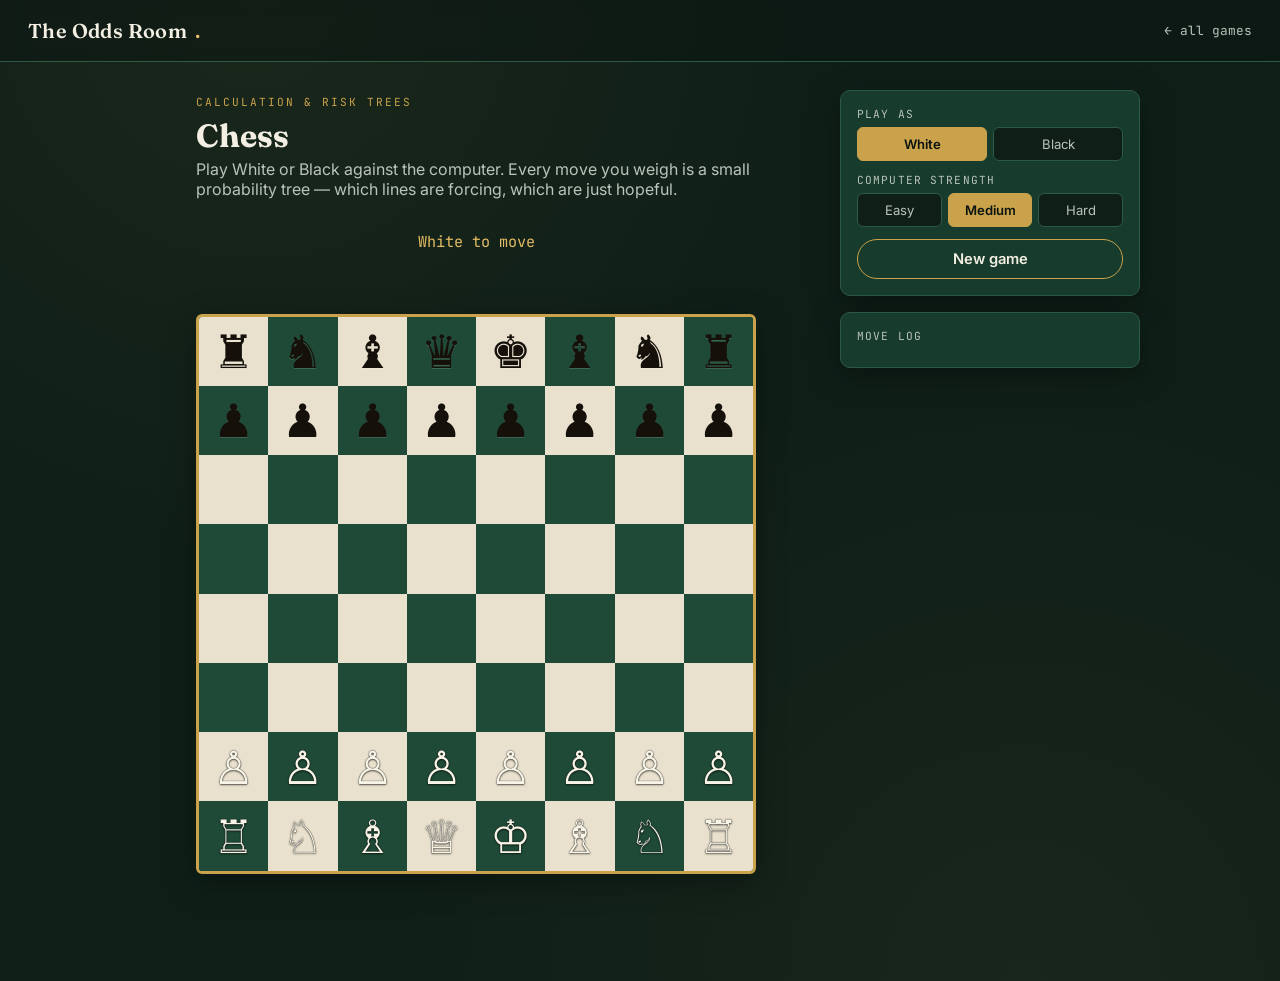
==== games/chess/index.html @ b700aa8a "Add files via upload" ====
<!doctype html>
<html lang="en">
<head>
<meta charset="UTF-8" />
<meta name="viewport" content="width=device-width, initial-scale=1.0" />
<title>Chess — The Odds Room</title>
<link rel="stylesheet" href="../../style.css" />
<link rel="stylesheet" href="chess.css" />
<link rel="preconnect" href="https://fonts.googleapis.com" />
<link href="https://fonts.googleapis.com/css2?family=Fraunces:wght@500;600&family=Inter:wght@400;500;600&family=JetBrains+Mono:wght@400;500&display=swap" rel="stylesheet" />
</head>
<body>
  <header class="site-header">
    <a class="wordmark" href="../../index.html">The Odds Room<span class="dot">.</span></a>
    <a class="back-link" href="../../index.html">&larr; all games</a>
  </header>

  <main class="game-wrap">
    <section class="board-area">
      <div class="title-block">
        <span class="eyebrow">Calculation &amp; risk trees</span>
        <h1>Chess</h1>
        <p>Play White or Black against the computer. Every move you weigh is a small probability tree — which lines are forcing, which are just hopeful.</p>
      </div>
      <div id="status" class="status-line"></div>
      <div id="capturedTop" class="captured-row"></div>
      <div id="board" class="board"></div>
      <div id="capturedBottom" class="captured-row"></div>
    </section>

    <aside class="side-panel">
      <div class="panel">
        <div class="field">
          <label>Play as</label>
          <div class="seg" id="colorSeg">
            <button class="active" data-color="w">White</button>
            <button data-color="b">Black</button>
          </div>
        </div>
        <div class="field">
          <label>Computer strength</label>
          <div class="seg" id="diffSeg">
            <button data-depth="1">Easy</button>
            <button class="active" data-depth="2">Medium</button>
            <button data-depth="3">Hard</button>
          </div>
        </div>
        <button class="btn" id="newGameBtn" style="width:100%; justify-content:center;">New game</button>
      </div>
      <div class="panel">
        <div class="field" style="margin-bottom:8px;">
          <label>Move log</label>
        </div>
        <div id="moveLog" class="move-log"></div>
      </div>
    </aside>
  </main>

  <script src="chess-engine.js"></script>
  <script src="chess.js"></script>
</body>
</html>
---- style.css ----
:root {
  --bg: #0f1f18;
  --felt: #173b2c;
  --felt-light: #1f4a37;
  --line: #2c5a44;
  --chalk: #f3efe3;
  --chalk-dim: #b9c4ba;
  --brass: #c9a24b;
  --brass-bright: #e3bc63;
  --red: #b5483d;
  --ink: #0b1410;
  --mono: 'JetBrains Mono', ui-monospace, 'SF Mono', Consolas, monospace;
  --serif: 'Fraunces', Georgia, 'Times New Roman', serif;
  --sans: 'Inter', -apple-system, BlinkMacSystemFont, 'Segoe UI', sans-serif;
  --radius: 10px;
  --shadow: 0 8px 30px rgba(0,0,0,0.35);
}

* { box-sizing: border-box; }

html, body {
  margin: 0;
  padding: 0;
  background: var(--bg);
  color: var(--chalk);
  font-family: var(--sans);
  min-height: 100vh;
}

body {
  background-image:
    radial-gradient(circle at 20% 0%, rgba(201,162,75,0.06), transparent 40%),
    radial-gradient(circle at 80% 100%, rgba(201,162,75,0.05), transparent 45%);
}

a { color: inherit; }

.site-header {
  display: flex;
  align-items: center;
  justify-content: space-between;
  padding: 18px 28px;
  border-bottom: 1px solid var(--line);
  background: rgba(11, 20, 16, 0.5);
  position: sticky;
  top: 0;
  z-index: 10;
  backdrop-filter: blur(6px);
  flex-wrap: wrap;
  gap: 8px;
}
@media (max-width: 520px) {
  .site-header { padding: 14px 18px; }
  .site-header .eyebrow { font-size: 0.6rem; letter-spacing: 0.1em; }
}

.wordmark {
  font-family: var(--serif);
  font-weight: 600;
  font-size: 1.25rem;
  letter-spacing: 0.02em;
  text-decoration: none;
  color: var(--chalk);
  display: flex;
  align-items: baseline;
  gap: 8px;
}
.wordmark .dot { color: var(--brass-bright); }

.eyebrow {
  font-family: var(--mono);
  text-transform: uppercase;
  letter-spacing: 0.18em;
  font-size: 0.7rem;
  color: var(--brass);
}

.btn {
  font-family: var(--sans);
  font-weight: 600;
  font-size: 0.92rem;
  padding: 10px 18px;
  border-radius: 999px;
  border: 1px solid var(--brass);
  background: transparent;
  color: var(--chalk);
  cursor: pointer;
  transition: background 0.15s ease, color 0.15s ease, transform 0.1s ease;
  text-decoration: none;
  display: inline-flex;
  align-items: center;
  gap: 8px;
}
.btn:hover { background: var(--brass); color: var(--ink); }
.btn:active { transform: scale(0.97); }
.btn:focus-visible { outline: 2px solid var(--brass-bright); outline-offset: 2px; }
.btn.secondary { border-color: var(--line); }
.btn.secondary:hover { background: var(--felt-light); color: var(--chalk); }
.btn:disabled { opacity: 0.4; cursor: not-allowed; }
.btn:disabled:hover { background: transparent; color: var(--chalk); }

.back-link {
  font-family: var(--mono);
  font-size: 0.8rem;
  color: var(--chalk-dim);
  text-decoration: none;
  display: inline-flex;
  align-items: center;
  gap: 6px;
}
.back-link:hover { color: var(--brass-bright); }

.panel {
  background: var(--felt);
  border: 1px solid var(--line);
  border-radius: var(--radius);
  box-shadow: var(--shadow);
}

.stat {
  font-family: var(--mono);
}
.stat .label {
  font-size: 0.68rem;
  text-transform: uppercase;
  letter-spacing: 0.12em;
  color: var(--chalk-dim);
  display: block;
}
.stat .value {
  font-size: 1.15rem;
  color: var(--brass-bright);
}

::selection { background: var(--brass); color: var(--ink); }

@media (prefers-reduced-motion: reduce) {
  * { animation: none !important; transition: none !important; }
}
---- games/chess/chess.css ----
.game-wrap {
  max-width: 1040px;
  margin: 0 auto;
  padding: 28px 20px 60px;
  display: grid;
  grid-template-columns: minmax(0, 1fr) 300px;
  gap: 28px;
}
@media (max-width: 880px) {
  .game-wrap { grid-template-columns: 1fr; }
}

.title-block { margin-bottom: 18px; }
.title-block h1 {
  font-family: var(--serif);
  font-size: 2rem;
  margin: 6px 0 4px;
}
.title-block p { color: var(--chalk-dim); margin: 0; max-width: 56ch; }

.board-area { display: flex; flex-direction: column; align-items: center; gap: 14px; }

.board {
  display: grid;
  grid-template-columns: repeat(8, 1fr);
  grid-template-rows: repeat(8, 1fr);
  width: min(90vw, 560px);
  height: min(90vw, 560px);
  border: 3px solid var(--brass);
  border-radius: 6px;
  overflow: hidden;
  box-shadow: var(--shadow);
}

.square {
  position: relative;
  display: flex;
  align-items: center;
  justify-content: center;
  font-size: clamp(28px, 5.8vw, 46px);
  cursor: pointer;
  user-select: none;
}
.square.light { background: #e9e1cd; }
.square.dark { background: #1f4a37; }
.square.selected { box-shadow: inset 0 0 0 3px var(--brass-bright); }
.square.last-move { box-shadow: inset 0 0 0 3px rgba(201,162,75,0.55); }
.square.in-check { background: #7a2f27; }

.square .dot {
  position: absolute;
  width: 26%; height: 26%;
  border-radius: 50%;
  background: rgba(11,20,16,0.35);
  pointer-events: none;
}
.square.capture-target { box-shadow: inset 0 0 0 3px rgba(181,72,61,0.7); }

.piece-w { color: #f8f4e8; text-shadow: 0 1px 2px rgba(0,0,0,0.6), 0 0 1px #000; }
.piece-b { color: #15110a; text-shadow: 0 1px 0 rgba(255,255,255,0.15); }

.board-labels { display: flex; justify-content: space-between; width: min(90vw, 560px); font-family: var(--mono); font-size: 0.7rem; color: var(--chalk-dim); }

.status-line {
  font-family: var(--mono);
  font-size: 0.95rem;
  color: var(--brass-bright);
  min-height: 1.4em;
  text-align: center;
}

.side-panel { display: flex; flex-direction: column; gap: 16px; }
.side-panel .panel { padding: 16px; }
.field { display: flex; flex-direction: column; gap: 6px; margin-bottom: 12px; }
.field label { font-family: var(--mono); font-size: 0.7rem; text-transform: uppercase; letter-spacing: 0.1em; color: var(--chalk-dim); }
.seg {
  display: flex; gap: 6px;
}
.seg button {
  flex: 1;
  padding: 8px 6px;
  border-radius: 6px;
  border: 1px solid var(--line);
  background: var(--bg);
  color: var(--chalk-dim);
  font-family: var(--sans);
  font-size: 0.82rem;
  cursor: pointer;
}
.seg button.active { background: var(--brass); color: var(--ink); border-color: var(--brass); font-weight: 600; }

.captured-row { display: flex; flex-wrap: wrap; gap: 2px; font-size: 1.3rem; min-height: 1.6em; }

.move-log {
  font-family: var(--mono);
  font-size: 0.82rem;
  max-height: 220px;
  overflow-y: auto;
  line-height: 1.7;
  color: var(--chalk-dim);
}
.move-log .num { color: var(--brass); margin-right: 4px; }

.promo-modal {
  position: fixed; inset: 0; background: rgba(0,0,0,0.6);
  display: flex; align-items: center; justify-content: center; z-index: 50;
}
.promo-box { background: var(--felt); border: 1px solid var(--brass); border-radius: 10px; padding: 18px; display: flex; gap: 10px; }
.promo-box button { font-size: 2rem; background: var(--bg); border: 1px solid var(--line); border-radius: 8px; width: 64px; height: 64px; cursor: pointer; }
.promo-box button:hover { border-color: var(--brass); }
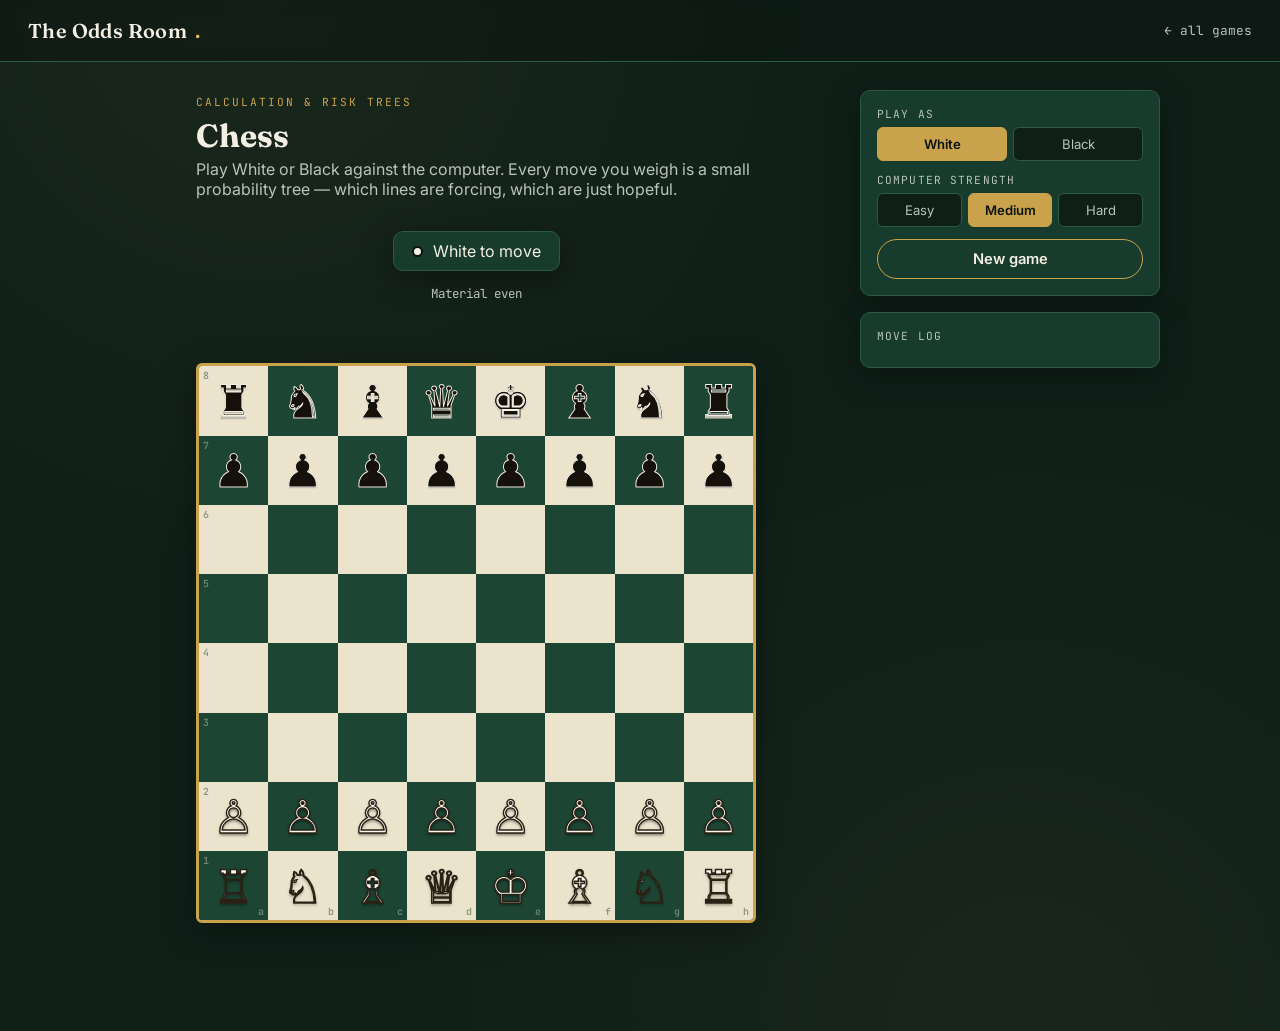
==== commit 8bfac737: "Add files via upload" ====
--- a/games/chess/index.html
+++ b/games/chess/index.html
@@ -22,9 +22,15 @@
         <h1>Chess</h1>
         <p>Play White or Black against the computer. Every move you weigh is a small probability tree — which lines are forcing, which are just hopeful.</p>
       </div>
-      <div id="status" class="status-line"></div>
+      <div class="panel turn-banner" id="turnBanner">
+        <span class="turn-dot" id="turnDot"></span>
+        <span id="statusText"></span>
+      </div>
+      <div class="material-row" id="materialRow"></div>
       <div id="capturedTop" class="captured-row"></div>
-      <div id="board" class="board"></div>
+      <div class="board-shell">
+        <div id="board" class="board"></div>
+      </div>
       <div id="capturedBottom" class="captured-row"></div>
     </section>
 
--- a/style.css
+++ b/style.css
@@ -134,6 +134,44 @@
 
 ::selection { background: var(--brass); color: var(--ink); }
 
+/* ---------- shared animations ---------- */
+@keyframes popIn { from { transform: scale(0.55); opacity: 0; } to { transform: scale(1); opacity: 1; } }
+@keyframes flashIn { from { opacity: 0; transform: translateY(-8px); } to { opacity: 1; transform: translateY(0); } }
+@keyframes softPulse { 0%, 100% { box-shadow: 0 0 0 0 rgba(227,188,99,0.45); } 50% { box-shadow: 0 0 0 9px rgba(227,188,99,0); } }
+@keyframes dangerPulse { 0%, 100% { box-shadow: 0 0 0 0 rgba(181,72,61,0.55); } 50% { box-shadow: 0 0 0 10px rgba(181,72,61,0); } }
+@keyframes shake { 10%, 90% { transform: translateX(-1px); } 20%, 80% { transform: translateX(2px); } 30%, 50%, 70% { transform: translateX(-4px); } 40%, 60% { transform: translateX(4px); } }
+
+/* ---------- status banner ---------- */
+.banner {
+  font-family: var(--mono);
+  text-align: center;
+  padding: 10px 18px;
+  border-radius: 8px;
+  background: rgba(201,162,75,0.1);
+  border: 1px solid var(--brass);
+  color: var(--brass-bright);
+  animation: flashIn 0.3s ease;
+  display: inline-block;
+}
+.banner.danger { background: rgba(181,72,61,0.14); border-color: var(--red); color: #ffb3a8; }
+.banner.quiet { background: transparent; border-color: transparent; color: var(--chalk-dim); }
+
+/* ---------- chip stack (poker / figgie bet & pot visuals) ---------- */
+.chip-stack { display: inline-flex; align-items: center; gap: 5px; }
+.chip-stack .chip-icons { display: flex; }
+.chip-stack .chip-icons .c {
+  width: 13px; height: 13px; border-radius: 50%;
+  background: repeating-conic-gradient(var(--brass-bright) 0% 25%, var(--brass) 0% 50%);
+  border: 1.5px solid #5a4319;
+  box-shadow: 0 1px 2px rgba(0,0,0,0.5);
+  margin-left: -6px;
+}
+.chip-stack .chip-icons .c:first-child { margin-left: 0; }
+.chip-stack .amt { font-family: var(--mono); font-size: 0.78rem; color: var(--brass-bright); }
+
+/* ---------- generic empty state ---------- */
+.muted-note { color: var(--chalk-dim); font-family: var(--mono); font-size: 0.8rem; }
+
 @media (prefers-reduced-motion: reduce) {
   * { animation: none !important; transition: none !important; }
 }
--- a/games/chess/chess.css
+++ b/games/chess/chess.css
@@ -1,5 +1,5 @@
 .game-wrap {
-  max-width: 1040px;
+  max-width: 1080px;
   margin: 0 auto;
   padding: 28px 20px 60px;
   display: grid;
@@ -20,6 +20,25 @@
 
 .board-area { display: flex; flex-direction: column; align-items: center; gap: 14px; }
 
+.turn-banner {
+  display: flex;
+  align-items: center;
+  gap: 10px;
+  padding: 9px 18px;
+  min-height: 1.6em;
+}
+.turn-banner .turn-dot {
+  width: 11px; height: 11px; border-radius: 50%;
+  background: var(--chalk); border: 2px solid var(--ink);
+  flex-shrink: 0;
+}
+.turn-banner .turn-dot.black { background: #15110a; border-color: var(--chalk-dim); }
+.turn-banner.danger { animation: shake 0.4s ease; }
+
+.material-row { display: flex; gap: 18px; font-family: var(--mono); font-size: 0.78rem; color: var(--chalk-dim); min-height: 1.2em; }
+.material-row .adv { color: var(--brass-bright); }
+
+.board-shell { position: relative; display: inline-block; }
 .board {
   display: grid;
   grid-template-columns: repeat(8, 1fr);
@@ -40,34 +59,48 @@
   font-size: clamp(28px, 5.8vw, 46px);
   cursor: pointer;
   user-select: none;
+  transition: background 0.12s ease;
 }
-.square.light { background: #e9e1cd; }
-.square.dark { background: #1f4a37; }
-.square.selected { box-shadow: inset 0 0 0 3px var(--brass-bright); }
-.square.last-move { box-shadow: inset 0 0 0 3px rgba(201,162,75,0.55); }
-.square.in-check { background: #7a2f27; }
+.square.light { background: #ece3cd; }
+.square.dark { background: #1c4534; }
+.square.light:hover { background: #f3ecd9; }
+.square.dark:hover { background: #235640; }
+
+.square.selected { background: #d9b65c !important; box-shadow: inset 0 0 0 3px var(--brass-bright); }
+.square.last-move.light { background: #e3d191; }
+.square.last-move.dark { background: #5c5223; }
+.square.in-check { background: #9c3a2e !important; animation: dangerPulse 1.1s ease-in-out infinite; }
+
+.square .coord { position: absolute; font-family: var(--mono); font-size: 0.62rem; font-weight: 600; pointer-events: none; opacity: 0.75; }
+.square .coord.rank { top: 3px; left: 4px; }
+.square .coord.file { bottom: 2px; right: 4px; }
+.square.light .coord { color: rgba(28,69,52,0.65); }
+.square.dark .coord { color: rgba(236,227,205,0.55); }
 
 .square .dot {
   position: absolute;
-  width: 26%; height: 26%;
+  width: 30%; height: 30%;
   border-radius: 50%;
-  background: rgba(11,20,16,0.35);
+  background: rgba(11,20,16,0.4);
   pointer-events: none;
+  box-shadow: 0 0 0 2px rgba(243,239,227,0.25);
 }
-.square.capture-target { box-shadow: inset 0 0 0 3px rgba(181,72,61,0.7); }
+.square .capture-ring {
+  position: absolute;
+  inset: 4%;
+  border-radius: 8px;
+  border: 4px solid rgba(181,72,61,0.85);
+  pointer-events: none;
+  box-shadow: 0 0 10px rgba(181,72,61,0.35);
+}
 
-.piece-w { color: #f8f4e8; text-shadow: 0 1px 2px rgba(0,0,0,0.6), 0 0 1px #000; }
-.piece-b { color: #15110a; text-shadow: 0 1px 0 rgba(255,255,255,0.15); }
+.piece-w { color: #fbf8ef; -webkit-text-stroke: 1.4px #2a2014; text-shadow: 0 2px 3px rgba(0,0,0,0.55); position: relative; z-index: 2; }
+.piece-b { color: #15110a; -webkit-text-stroke: 1px #f3efe3; text-shadow: 0 1px 1px rgba(0,0,0,0.4); position: relative; z-index: 2; }
+.piece-moving { animation: popIn 0.16s ease; }
 
-.board-labels { display: flex; justify-content: space-between; width: min(90vw, 560px); font-family: var(--mono); font-size: 0.7rem; color: var(--chalk-dim); }
+.board-labels { display: none; }
 
-.status-line {
-  font-family: var(--mono);
-  font-size: 0.95rem;
-  color: var(--brass-bright);
-  min-height: 1.4em;
-  text-align: center;
-}
+.status-line { display: none; }
 
 .side-panel { display: flex; flex-direction: column; gap: 16px; }
 .side-panel .panel { padding: 16px; }
@@ -86,25 +119,31 @@
   font-family: var(--sans);
   font-size: 0.82rem;
   cursor: pointer;
+  transition: all 0.12s ease;
 }
+.seg button:hover:not(.active) { border-color: var(--brass); color: var(--chalk); }
 .seg button.active { background: var(--brass); color: var(--ink); border-color: var(--brass); font-weight: 600; }
 
-.captured-row { display: flex; flex-wrap: wrap; gap: 2px; font-size: 1.3rem; min-height: 1.6em; }
+.captured-row { display: flex; flex-wrap: wrap; gap: 2px; font-size: 1.3rem; min-height: 1.6em; filter: drop-shadow(0 1px 1px rgba(0,0,0,0.4)); }
 
 .move-log {
   font-family: var(--mono);
   font-size: 0.82rem;
   max-height: 220px;
   overflow-y: auto;
-  line-height: 1.7;
+  line-height: 1.9;
   color: var(--chalk-dim);
 }
-.move-log .num { color: var(--brass); margin-right: 4px; }
+.move-log > div { display: flex; gap: 8px; padding: 2px 4px; border-radius: 4px; }
+.move-log > div:last-child { background: rgba(201,162,75,0.1); }
+.move-log .num { color: var(--brass); min-width: 2.2em; }
+.move-log .mv { min-width: 4.5em; }
 
 .promo-modal {
   position: fixed; inset: 0; background: rgba(0,0,0,0.6);
   display: flex; align-items: center; justify-content: center; z-index: 50;
+  animation: flashIn 0.2s ease;
 }
-.promo-box { background: var(--felt); border: 1px solid var(--brass); border-radius: 10px; padding: 18px; display: flex; gap: 10px; }
-.promo-box button { font-size: 2rem; background: var(--bg); border: 1px solid var(--line); border-radius: 8px; width: 64px; height: 64px; cursor: pointer; }
-.promo-box button:hover { border-color: var(--brass); }
+.promo-box { background: var(--felt); border: 1px solid var(--brass); border-radius: 10px; padding: 18px; display: flex; gap: 10px; box-shadow: var(--shadow); }
+.promo-box button { font-size: 2rem; background: var(--bg); border: 1px solid var(--line); border-radius: 8px; width: 64px; height: 64px; cursor: pointer; transition: all 0.12s ease; }
+.promo-box button:hover { border-color: var(--brass); transform: translateY(-2px); }
